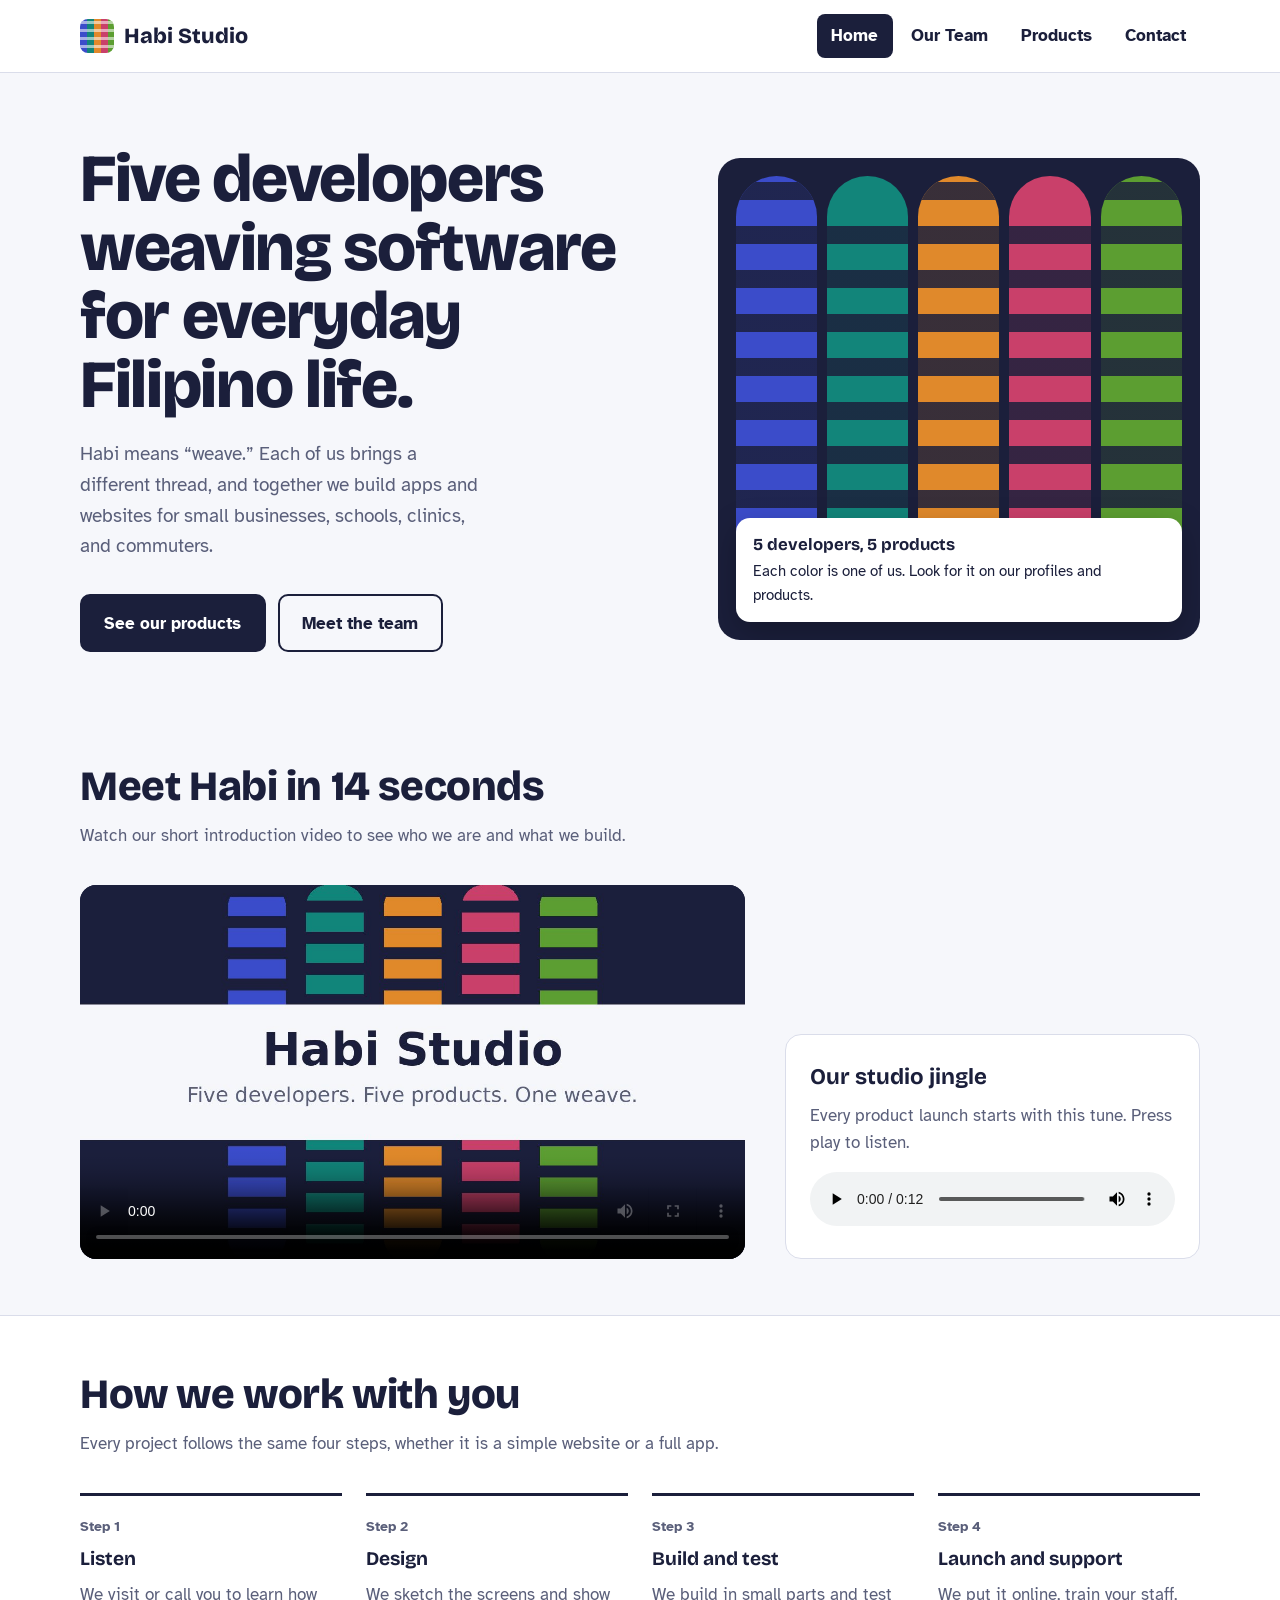
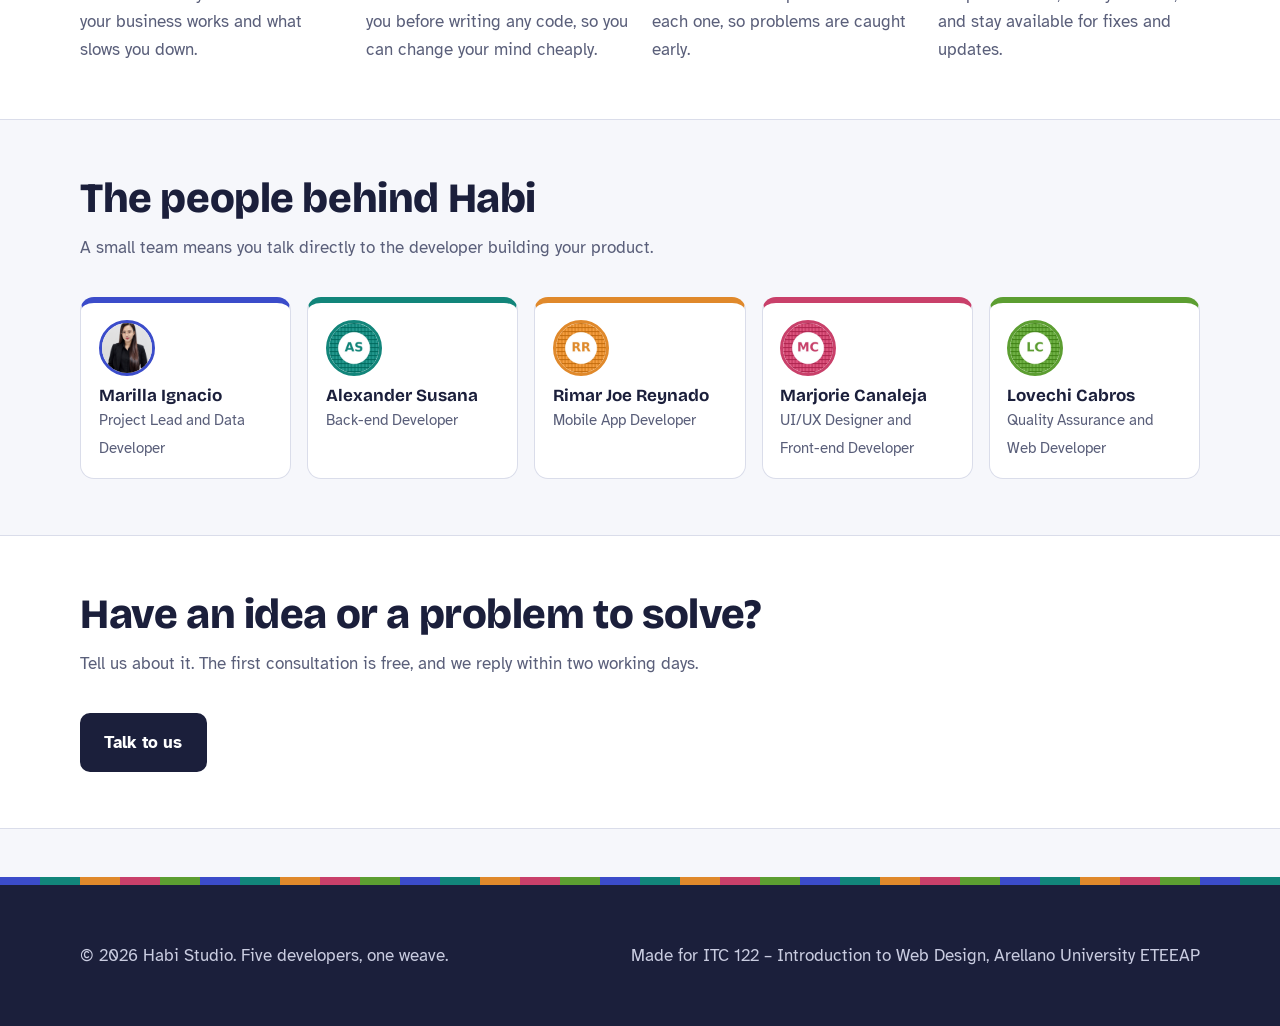
==== index.html @ 47281e21 "Add files via upload" ====
<!DOCTYPE html>
<html lang="en">
<head>
  <meta charset="UTF-8">
  <meta name="viewport" content="width=device-width, initial-scale=1">
  <title>Habi Studio | Developer Team</title>
  <meta name="description" content="Habi Studio is a team of five developers building apps and websites for Filipino businesses and schools.">
  <link rel="preconnect" href="https://fonts.googleapis.com">
  <link rel="preconnect" href="https://fonts.gstatic.com" crossorigin>
  <link href="https://fonts.googleapis.com/css2?family=Atkinson+Hyperlegible:wght@400;700&family=Bricolage+Grotesque:wght@600;800&display=swap" rel="stylesheet">
  <link rel="stylesheet" href="style.css">
</head>
<body>
  <header class="site-header">
    <div class="wrap nav">
      <a class="brand" href="index.html"><span class="brand-mark" aria-hidden="true"></span>Habi Studio</a>
      <nav aria-label="Main">
        <button class="menu-toggle" aria-expanded="false" aria-controls="main-menu">Menu</button>
        <ul class="menu" id="main-menu">
          <li><a href="index.html" aria-current="page">Home</a></li>
          <li><a href="team.html">Our Team</a></li>
          <li><a href="products.html">Products</a></li>
          <li><a href="contact.html">Contact</a></li>
        </ul>
      </nav>
    </div>
  </header>

  <main>
    <section class="hero">
      <div class="wrap hero-grid">
        <div>
          <h1>Five developers weaving software for everyday Filipino life.</h1>
          <p class="lead">Habi means &ldquo;weave.&rdquo; Each of us brings a different thread, and together we build apps and websites for small businesses, schools, clinics, and commuters.</p>
          <div class="btn-row">
            <a class="btn" href="products.html">See our products</a>
            <a class="btn ghost" href="team.html">Meet the team</a>
          </div>
        </div>
        <div class="loom" role="img" aria-label="Five colored threads woven together, one for each team member">
          <div class="thread"></div><div class="thread"></div><div class="thread"></div><div class="thread"></div><div class="thread"></div>
          <div class="loom-label"><strong>5 developers, 5 products</strong>Each color is one of us. Look for it on our profiles and products.</div>
        </div>
      </div>
    </section>

    <section class="block media-block">
      <div class="wrap media-grid">
        <div>
          <h2 class="section-title">Meet Habi in 14 seconds</h2>
          <p class="section-intro">Watch our short introduction video to see who we are and what we build.</p>
          <video controls width="640" height="360" poster="images/video-poster.jpg" preload="metadata">
            <source src="media/habi-intro.mp4" type="video/mp4">
            Your browser does not support the video tag.
          </video>
        </div>
        <div class="jingle">
          <h3>Our studio jingle</h3>
          <p>Every product launch starts with this tune. Press play to listen.</p>
          <audio controls preload="metadata">
            <source src="media/habi-jingle.mp3" type="audio/mpeg">
            Your browser does not support the audio element.
          </audio>
        </div>
      </div>
    </section>

    <section class="block alt">
      <div class="wrap">
        <h2 class="section-title">How we work with you</h2>
        <p class="section-intro">Every project follows the same four steps, whether it is a simple website or a full app.</p>
        <ol class="steps">
          <li><h3>Listen</h3><p>We visit or call you to learn how your business works and what slows you down.</p></li>
          <li><h3>Design</h3><p>We sketch the screens and show you before writing any code, so you can change your mind cheaply.</p></li>
          <li><h3>Build and test</h3><p>We build in small parts and test each one, so problems are caught early.</p></li>
          <li><h3>Launch and support</h3><p>We put it online, train your staff, and stay available for fixes and updates.</p></li>
        </ol>
      </div>
    </section>

    <section class="block">
      <div class="wrap">
        <h2 class="section-title">The people behind Habi</h2>
        <p class="section-intro">A small team means you talk directly to the developer building your product.</p>
        <div class="team-strip">
          <a class="mini" href="team.html#mi" style="--c: var(--t1)">
            <img class="avatar" src="images/team/marilla.jpg" alt="Photo of Marilla Ignacio" width="56" height="56">
            <strong>Marilla Ignacio</strong>
            <span>Project Lead and Data Developer</span>
          </a>
          <a class="mini" href="team.html#as" style="--c: var(--t2)">
            <img class="avatar" src="images/team/alexander.jpg" alt="Photo of Alexander Susana" width="56" height="56">
            <strong>Alexander Susana</strong>
            <span>Back-end Developer</span>
          </a>
          <a class="mini" href="team.html#rr" style="--c: var(--t3)">
            <img class="avatar" src="images/team/rimar.jpg" alt="Photo of Rimar Joe Reynado" width="56" height="56">
            <strong>Rimar Joe Reynado</strong>
            <span>Mobile App Developer</span>
          </a>
          <a class="mini" href="team.html#mc" style="--c: var(--t4)">
            <img class="avatar" src="images/team/marjorie.jpg" alt="Photo of Marjorie Canaleja" width="56" height="56">
            <strong>Marjorie Canaleja</strong>
            <span>UI/UX Designer and Front-end Developer</span>
          </a>
          <a class="mini" href="team.html#lc" style="--c: var(--t5)">
            <img class="avatar" src="images/team/lovechi.jpg" alt="Photo of Lovechi Cabros" width="56" height="56">
            <strong>Lovechi Cabros</strong>
            <span>Quality Assurance and Web Developer</span>
          </a>
        </div>
      </div>
    </section>

    <section class="block alt">
      <div class="wrap">
        <h2 class="section-title">Have an idea or a problem to solve?</h2>
        <p class="section-intro">Tell us about it. The first consultation is free, and we reply within two working days.</p>
        <a class="btn" href="contact.html">Talk to us</a>
      </div>
    </section>
  </main>

  <div class="weave-line" aria-hidden="true"></div>
  <footer class="site-footer">
    <div class="wrap">
      <p>&copy; <span id="year">2026</span> Habi Studio. Five developers, one weave.</p>
      <p>Made for ITC 122 &ndash; Introduction to Web Design, Arellano University ETEEAP</p>
    </div>
  </footer>
  <script src="script.js"></script>
</body>
</html>
---- style.css ----
/* Habi Studio - shared stylesheet */
:root {
  --ink: #1B1F3B;
  --paper: #F6F7FB;
  --white: #FFFFFF;
  --muted: #5A5F7A;
  --line: #DADDEA;
  /* five thread colors, one for each developer */
  --t1: #3B4CCA; /* Marilla  - indigo */
  --t2: #12857A; /* Alexander - teal */
  --t3: #E0892B; /* Rimar - mango */
  --t4: #C9406A; /* Marjorie - rose */
  --t5: #5C9E31; /* Lovechi - leaf */
  --head: "Bricolage Grotesque", "Segoe UI", Arial, sans-serif;
  --body: "Atkinson Hyperlegible", "Segoe UI", Arial, sans-serif;
}
* { box-sizing: border-box; }
html { scroll-behavior: smooth; }
body {
  margin: 0;
  font-family: var(--body);
  font-size: 1.0625rem;
  line-height: 1.6;
  color: var(--ink);
  background: var(--paper);
}
img { max-width: 100%; display: block; }
a { color: var(--t1); }
a:focus-visible, button:focus-visible, input:focus-visible,
textarea:focus-visible, select:focus-visible {
  outline: 3px solid var(--t3);
  outline-offset: 2px;
}
.wrap { width: min(1120px, 100% - 2.5rem); margin-inline: auto; }

/* ---------- Header and navigation ---------- */
.site-header {
  background: var(--white);
  border-bottom: 1px solid var(--line);
  position: sticky; top: 0; z-index: 10;
}
.nav { display: flex; align-items: center; justify-content: space-between; min-height: 72px; }
.brand {
  display: flex; align-items: center; gap: .6rem;
  font-family: var(--head); font-weight: 800; font-size: 1.35rem;
  color: var(--ink); text-decoration: none;
}
.brand-mark {
  width: 34px; height: 34px; border-radius: 8px;
  background:
    repeating-linear-gradient(90deg, var(--t1) 0 7px, var(--t2) 7px 14px, var(--t3) 14px 21px, var(--t4) 21px 28px, var(--t5) 28px 35px);
  position: relative; overflow: hidden;
}
.brand-mark::after {
  content: ""; position: absolute; inset: 0;
  background: repeating-linear-gradient(0deg, transparent 0 5px, rgba(255,255,255,.55) 5px 8px);
}
.menu { display: flex; gap: .25rem; list-style: none; margin: 0; padding: 0; }
.menu a {
  display: block; padding: .5rem .9rem; border-radius: 8px;
  color: var(--ink); text-decoration: none; font-weight: 700;
}
.menu a:hover { background: var(--paper); }
.menu a[aria-current="page"] { background: var(--ink); color: var(--white); }
.menu-toggle {
  display: none; border: 1px solid var(--line); background: var(--white);
  border-radius: 8px; padding: .45rem .8rem; font: inherit; font-weight: 700; cursor: pointer;
}

/* ---------- Hero (home page) ---------- */
.hero { padding: 4.5rem 0 3.5rem; }
.hero-grid { display: grid; grid-template-columns: 1.1fr .9fr; gap: 3rem; align-items: center; }
.hero h1 {
  font-family: var(--head); font-weight: 800;
  font-size: clamp(2.4rem, 5.5vw, 4.2rem); line-height: 1.02;
  letter-spacing: -0.02em; margin: 0 0 1.25rem;
}
.hero p.lead { font-size: 1.2rem; color: var(--muted); max-width: 34ch; margin: 0 0 2rem; }
.btn {
  display: inline-block; padding: .85rem 1.4rem; border-radius: 10px;
  background: var(--ink); color: var(--white); text-decoration: none;
  font-weight: 700; border: 2px solid var(--ink); cursor: pointer; font: inherit; font-weight: 700;
}
.btn:hover { background: var(--t1); border-color: var(--t1); }
.btn.ghost { background: transparent; color: var(--ink); }
.btn.ghost:hover { background: var(--ink); color: var(--white); }
.btn-row { display: flex; gap: .75rem; flex-wrap: wrap; }

/* The woven loom: five vertical threads crossed by horizontal rows */
.loom {
  aspect-ratio: 1 / 1; border-radius: 22px; overflow: hidden;
  display: grid; grid-template-columns: repeat(5, 1fr);
  background: var(--ink); padding: 18px; gap: 10px; position: relative;
}
.thread { border-radius: 999px; position: relative; overflow: hidden; }
.thread:nth-child(1) { background: var(--t1); }
.thread:nth-child(2) { background: var(--t2); }
.thread:nth-child(3) { background: var(--t3); }
.thread:nth-child(4) { background: var(--t4); }
.thread:nth-child(5) { background: var(--t5); }
.thread::after {
  content: ""; position: absolute; inset: 0;
  background: repeating-linear-gradient(0deg, transparent 0 26px, rgba(27,31,59,.85) 26px 44px);
}
.thread:nth-child(even)::after { background-position: 0 22px; transform: translateY(22px); }
.loom-label {
  position: absolute; left: 18px; right: 18px; bottom: 18px;
  background: var(--white); border-radius: 14px; padding: .9rem 1.1rem;
  font-size: .95rem; box-shadow: 0 10px 30px rgba(0,0,0,.25);
}
.loom-label strong { font-family: var(--head); font-size: 1.05rem; display: block; }

/* ---------- Sections ---------- */
section.block { padding: 3.5rem 0; }
section.block.alt { background: var(--white); border-block: 1px solid var(--line); }
.section-title {
  font-family: var(--head); font-weight: 800; font-size: clamp(1.8rem, 3.5vw, 2.6rem);
  line-height: 1.1; margin: 0 0 .75rem; letter-spacing: -0.01em;
}
.section-intro { color: var(--muted); max-width: 60ch; margin: 0 0 2.25rem; }

.page-head { padding: 3.5rem 0 2rem; }
.page-head h1 {
  font-family: var(--head); font-weight: 800; font-size: clamp(2.2rem, 5vw, 3.4rem);
  line-height: 1.05; margin: 0 0 .75rem; letter-spacing: -0.02em;
}
.page-head p { color: var(--muted); max-width: 60ch; margin: 0; font-size: 1.15rem; }

/* What we do: a real sequence, so numbered steps are fine */
.steps { display: grid; grid-template-columns: repeat(4, 1fr); gap: 1.5rem; list-style: none; padding: 0; margin: 0; counter-reset: step; }
.steps li { counter-increment: step; border-top: 3px solid var(--ink); padding-top: 1rem; }
.steps li::before { content: "Step " counter(step); font-weight: 700; color: var(--muted); font-size: .9rem; }
.steps h3 { font-family: var(--head); margin: .3rem 0 .4rem; font-size: 1.2rem; }
.steps p { margin: 0; color: var(--muted); }

/* Team strip on home page */
.team-strip { display: grid; grid-template-columns: repeat(5, 1fr); gap: 1rem; }
.mini {
  text-decoration: none; color: var(--ink); background: var(--white);
  border: 1px solid var(--line); border-radius: 14px; padding: 1.1rem;
  border-top: 6px solid var(--c);
}
.mini:hover { border-color: var(--c); }
.mini strong { display: block; font-family: var(--head); line-height: 1.2; margin-top: .6rem; }
.mini span { color: var(--muted); font-size: .92rem; }

/* Avatar: initials on the member's thread color (replace with a photo if you like) */
.avatar {
  width: 56px; height: 56px; border-radius: 50%;
  display: grid; place-items: center; color: var(--white);
  background: var(--c); font-family: var(--head); font-weight: 800; font-size: 1.2rem;
}
.avatar.big { width: 112px; height: 112px; font-size: 2.3rem; }

/* ---------- Team page ---------- */
.profile {
  display: grid; grid-template-columns: 200px 1fr; gap: 2rem;
  padding: 2.25rem 0; border-top: 1px solid var(--line);
}
.profile:first-of-type { border-top: 0; }
.profile-side { display: flex; flex-direction: column; gap: .8rem; }
.role-tag {
  display: inline-block; align-self: flex-start; padding: .2rem .6rem; border-radius: 6px;
  background: var(--c); color: var(--white); font-weight: 700; font-size: .85rem;
}
.profile h2 { font-family: var(--head); font-size: 1.8rem; margin: 0 0 .25rem; line-height: 1.15; }
.profile .title { color: var(--muted); margin: 0 0 1rem; font-weight: 700; }
.profile p { max-width: 65ch; }
.skills { display: flex; flex-wrap: wrap; gap: .45rem; list-style: none; padding: 0; margin: 1rem 0 0; }
.skills li { border: 1px solid var(--line); background: var(--white); border-radius: 999px; padding: .2rem .75rem; font-size: .9rem; }
.leads { margin-top: 1rem; font-size: .98rem; }
.leads a { font-weight: 700; color: var(--c); }

/* ---------- Products page ---------- */
.product {
  display: grid; grid-template-columns: 1fr 1.2fr; gap: 2.5rem; align-items: center;
  padding: 2.5rem 0; border-top: 1px solid var(--line);
}
.product:first-of-type { border-top: 0; }
.product:nth-of-type(even) { grid-template-columns: 1.2fr 1fr; }
.product:nth-of-type(even) .product-visual { order: 2; }
.product-visual {
  aspect-ratio: 4 / 3; border-radius: 18px; background: var(--c);
  padding: 1.5rem; display: flex; align-items: flex-end; position: relative; overflow: hidden;
}
.product-visual::before {
  content: ""; position: absolute; inset: 0;
  background: repeating-linear-gradient(90deg, rgba(255,255,255,.12) 0 14px, transparent 14px 28px);
}
.screen {
  position: relative; width: 100%; background: var(--white); border-radius: 12px; padding: 1rem;
  box-shadow: 0 14px 34px rgba(0,0,0,.25);
}
.screen .bar { height: 10px; border-radius: 5px; background: var(--line); margin-bottom: .5rem; }
.screen .bar.c { background: var(--c); width: 45%; }
.screen .bar.s { width: 70%; }
.screen .bar.xs { width: 30%; }
.product h2 { font-family: var(--head); font-size: 2rem; margin: 0 0 .2rem; }
.product .tagline { font-weight: 700; color: var(--c); margin: 0 0 1rem; }
.product ul { padding-left: 1.2rem; margin: 1rem 0; }
.product .meta { color: var(--muted); font-size: .95rem; }
.price { font-family: var(--head); font-weight: 800; font-size: 1.3rem; }

/* ---------- Contact page ---------- */
.contact-grid { display: grid; grid-template-columns: 1.2fr .8fr; gap: 3rem; }
form { display: grid; gap: 1rem; background: var(--white); border: 1px solid var(--line); border-radius: 16px; padding: 1.75rem; }
label { font-weight: 700; display: block; margin-bottom: .3rem; }
input, select, textarea {
  width: 100%; font: inherit; padding: .7rem .8rem; border-radius: 8px;
  border: 1px solid #B9BED3; background: var(--paper); color: var(--ink);
}
textarea { min-height: 140px; resize: vertical; }
.form-note { margin: 0; font-weight: 700; color: var(--t2); min-height: 1.6em; }
.info dl { margin: 0; }
.info dt { font-weight: 700; margin-top: 1.1rem; }
.info dd { margin: .2rem 0 0; color: var(--muted); }

/* ---------- Footer ---------- */
.site-footer { background: var(--ink); color: #C9CCE0; padding: 2.5rem 0; }
.site-footer .wrap { display: flex; justify-content: space-between; gap: 1rem; flex-wrap: wrap; }
.site-footer a { color: var(--white); }
.weave-line { margin-top: 3rem; height: 8px; background: repeating-linear-gradient(90deg, var(--t1) 0 40px, var(--t2) 40px 80px, var(--t3) 80px 120px, var(--t4) 120px 160px, var(--t5) 160px 200px); }

/* ---------- Responsive ---------- */
@media (max-width: 900px) {
  .hero-grid, .product, .product:nth-of-type(even), .contact-grid { grid-template-columns: 1fr; }
  .product:nth-of-type(even) .product-visual { order: 0; }
  .steps { grid-template-columns: 1fr 1fr; }
  .team-strip { grid-template-columns: 1fr 1fr; }
  .profile { grid-template-columns: 1fr; gap: 1rem; }
  .loom { max-width: 420px; }
}
@media (max-width: 680px) {
  .menu-toggle { display: block; }
  .menu {
    display: none; position: absolute; left: 0; right: 0; top: 72px;
    flex-direction: column; background: var(--white); border-bottom: 1px solid var(--line); padding: .5rem 1.25rem 1rem;
  }
  .menu.open { display: flex; }
  .steps, .team-strip { grid-template-columns: 1fr; }
}
@media (prefers-reduced-motion: reduce) { html { scroll-behavior: auto; } }

/* ---------- Multimedia (images, video, audio, map) ---------- */
img.avatar { object-fit: cover; border: 3px solid var(--c); background: var(--c); }
.media-grid { display: grid; grid-template-columns: 1.6fr 1fr; gap: 2.5rem; align-items: end; }
video { width: 100%; height: auto; border-radius: 16px; background: var(--ink); display: block; }
.jingle { background: var(--white); border: 1px solid var(--line); border-radius: 16px; padding: 1.5rem; }
.jingle h3 { font-family: var(--head); font-size: 1.4rem; margin: 0 0 .4rem; }
.jingle p { color: var(--muted); margin: 0 0 1rem; }
audio { width: 100%; }
.product-img { width: 100%; height: auto; border-radius: 18px; }
.product:nth-of-type(even) .product-img { order: 2; }
.map { width: 100%; height: 260px; border: 0; border-radius: 12px; margin-top: 1.5rem; background: var(--line); }

/* ---------- Comparison table ---------- */
.table-wrap { overflow-x: auto; }
table.compare { width: 100%; border-collapse: collapse; background: var(--white); min-width: 640px; }
table.compare caption { text-align: left; font-weight: 700; padding-bottom: .6rem; color: var(--muted); }
table.compare th, table.compare td { padding: .8rem 1rem; border-bottom: 1px solid var(--line); text-align: left; vertical-align: top; }
table.compare thead th { background: var(--ink); color: var(--white); }
table.compare tbody th { font-family: var(--head); }
table.compare tbody tr:hover { background: var(--paper); }

/* ---------- Form choices ---------- */
fieldset { border: 1px solid var(--line); border-radius: 8px; padding: .8rem 1rem; margin: 0; }
legend { font-weight: 700; padding: 0 .3rem; }
label.choice { display: flex; align-items: center; gap: .5rem; font-weight: 400; margin: .2rem 0; }
label.choice input { width: auto; }

@media (max-width: 900px) {
  .media-grid { grid-template-columns: 1fr; }
  .product:nth-of-type(even) .product-img { order: 0; }
}
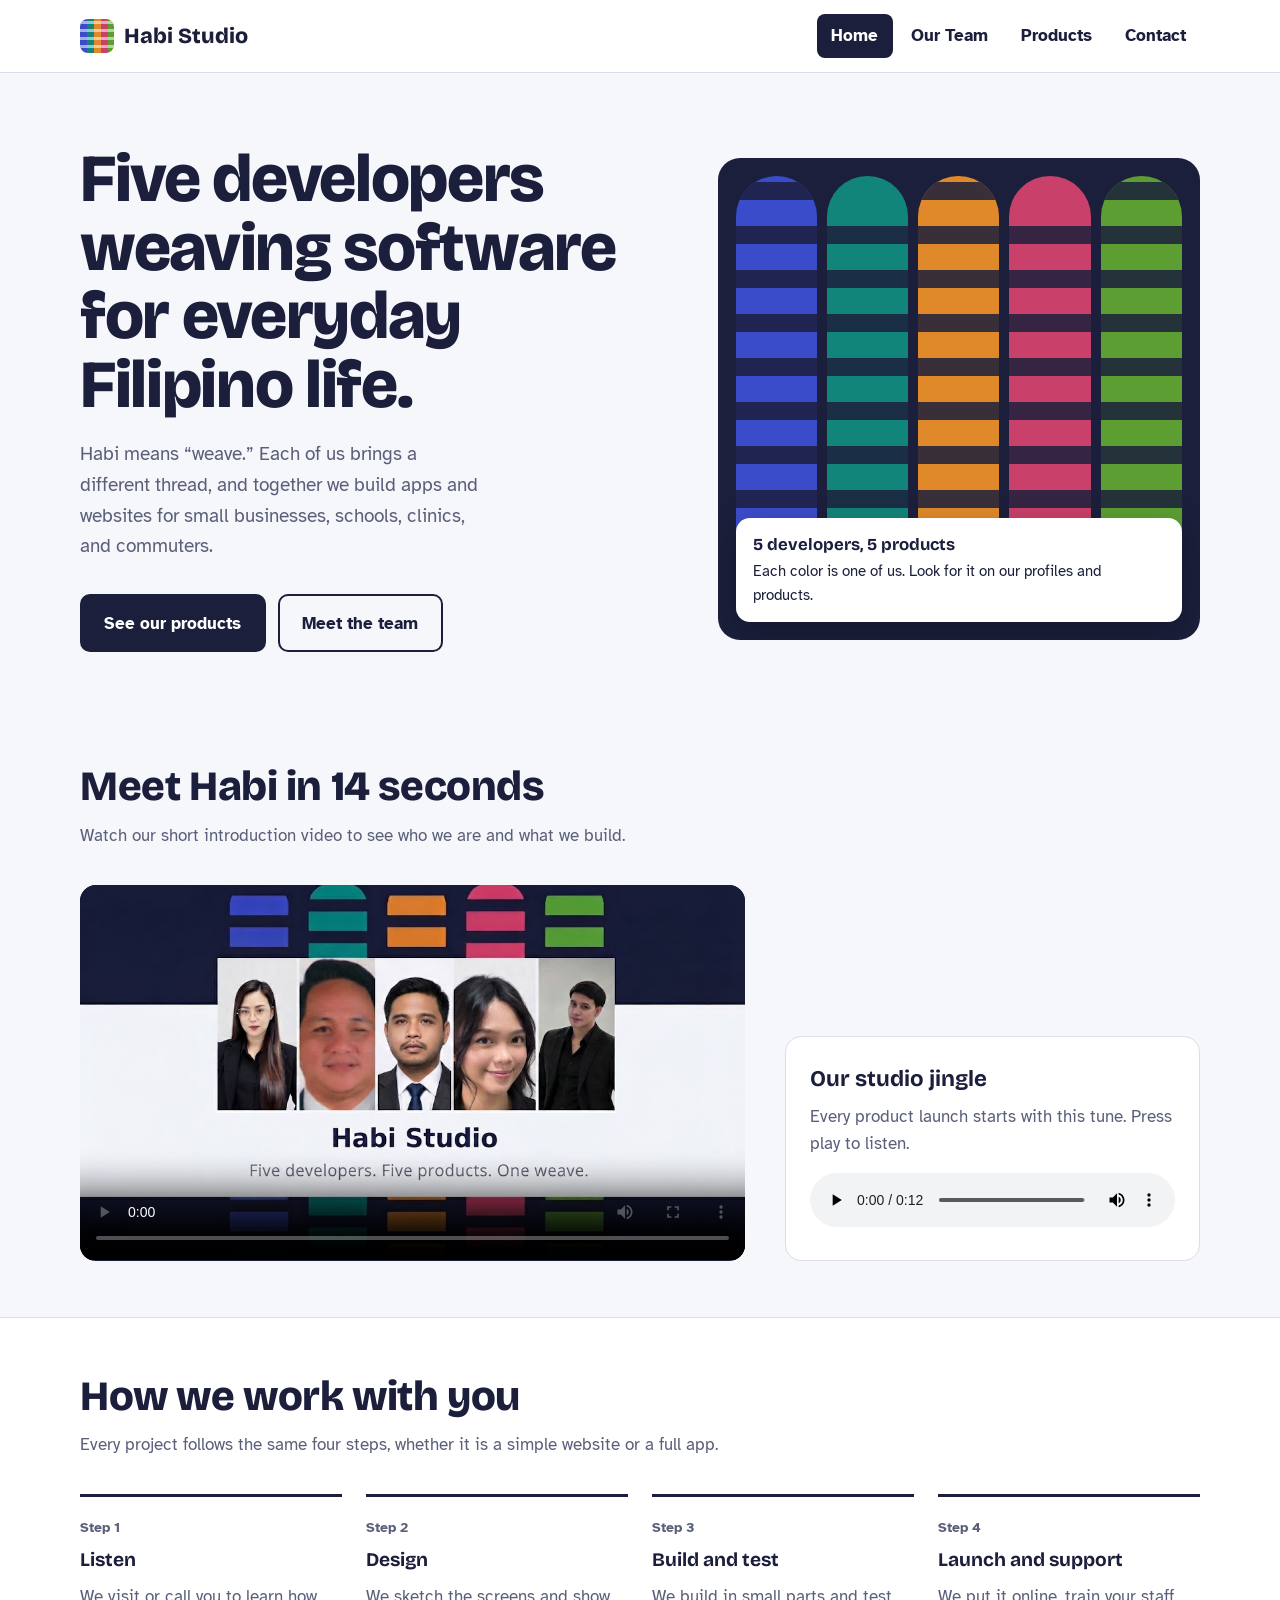
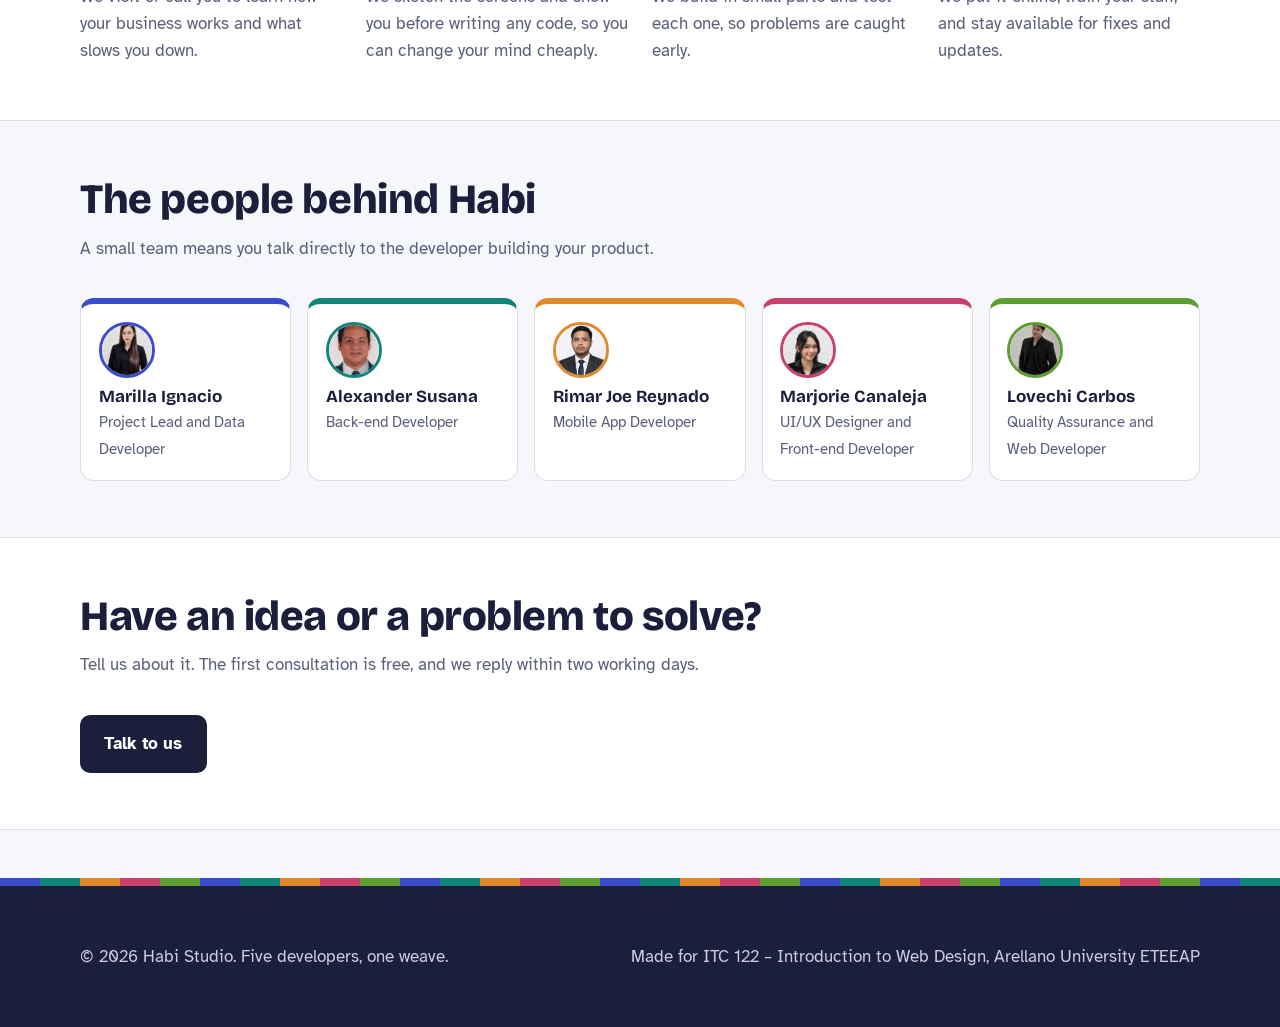
==== commit 86215f2b: "Update index.html" ====
--- a/index.html
+++ b/index.html
@@ -104,8 +104,8 @@
             <span>UI/UX Designer and Front-end Developer</span>
           </a>
           <a class="mini" href="team.html#lc" style="--c: var(--t5)">
-            <img class="avatar" src="images/team/lovechi.jpg" alt="Photo of Lovechi Cabros" width="56" height="56">
-            <strong>Lovechi Cabros</strong>
+            <img class="avatar" src="images/team/lovechi.jpg" alt="Photo of Lovechi Carbos" width="56" height="56">
+            <strong>Lovechi Carbos</strong>
             <span>Quality Assurance and Web Developer</span>
           </a>
         </div>
